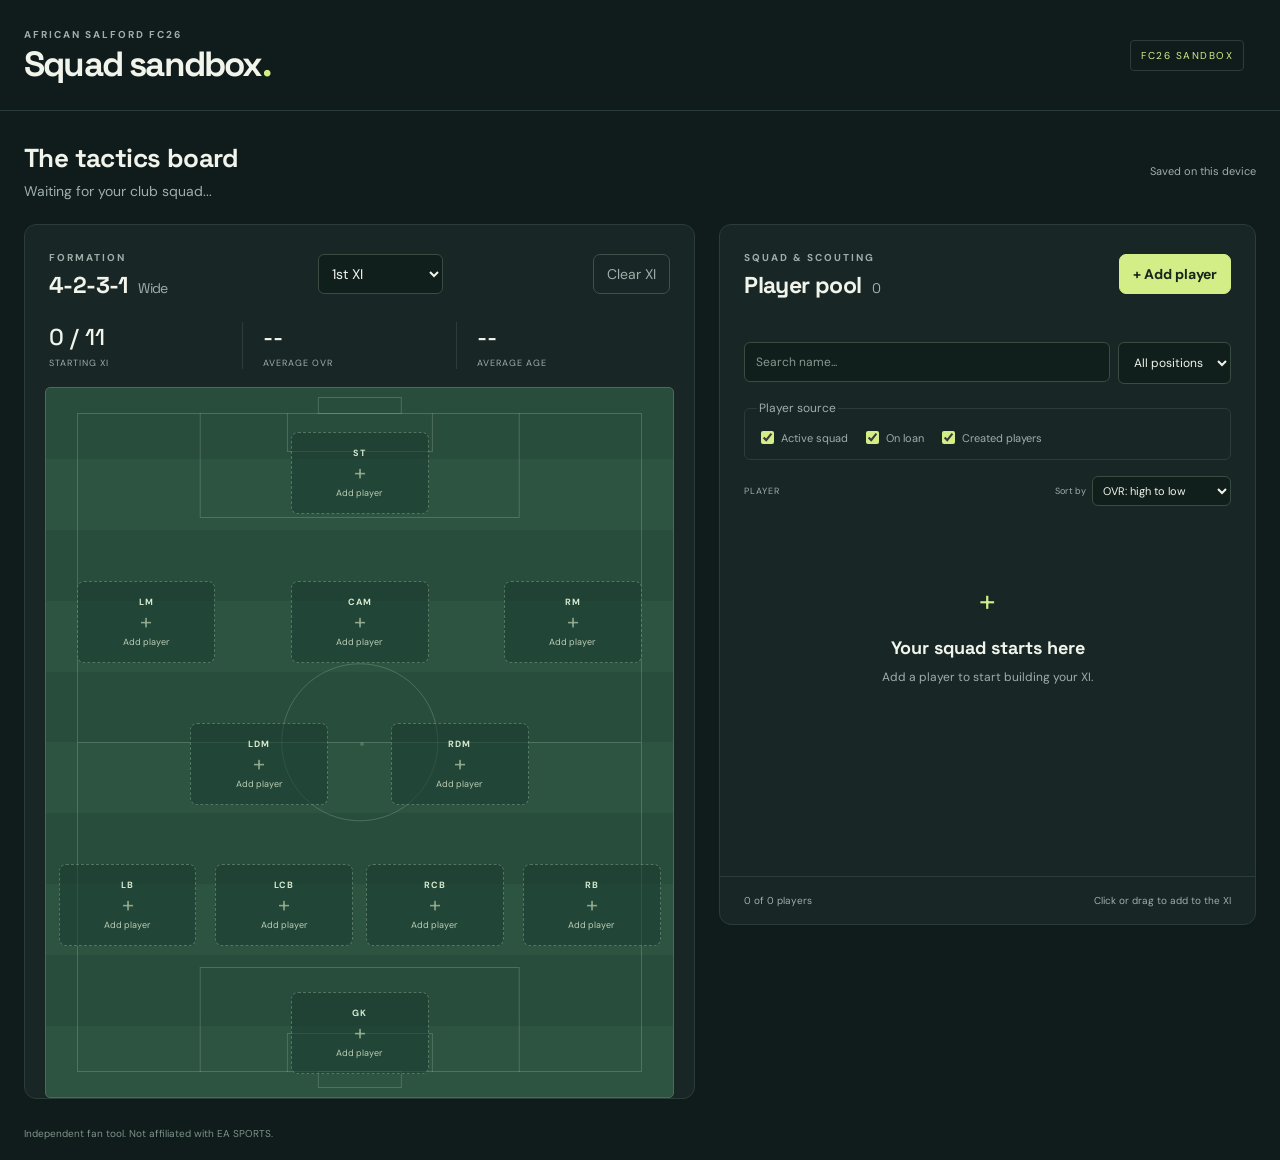
==== sandbox/index.html @ c61b4596 "Add files via upload" ====
<!doctype html>
<html lang="en">
<head>
  <meta charset="utf-8">
  <meta name="viewport" content="width=device-width, initial-scale=1">
  <meta name="theme-color" content="#101d1c">
  <title>African Salford | Squad sandbox</title>
  <link rel="stylesheet" href="styles.css">
  <script type="module" src="app.js"></script>
</head>
<body>
  <header class="masthead">
    <div><span class="eyebrow">AFRICAN SALFORD FC26</span><h1>Squad sandbox<span class="brand-dot">.</span></h1></div>
    <div class="header-tools"><span class="edition">FC26 SANDBOX</span></div>
  </header>
  <main>
    <div class="intro"><div><h2>The tactics board</h2><p id="season-label">Waiting for your club squad...</p></div><span id="save-state">Saved on this device</span></div>
    <div id="error" role="alert" hidden></div>
    <div class="workspace">
      <section class="board panel" aria-labelledby="board-heading">
        <div class="panel-heading"><div><span class="eyebrow">FORMATION</span><h3 id="board-heading">4-2-3-1 <span>Wide</span></h3></div><label class="lineup-choice"><span class="sr-only">Select XI</span><select id="lineup-select"><option value="0">1st XI</option><option value="1">2nd XI</option><option value="2">3rd XI</option></select></label><button id="clear" class="subtle" type="button">Clear XI</button></div>
        <div class="stats"><div><strong id="xi-count">0 / 11</strong><span>STARTING XI</span></div><div><strong id="average">--</strong><span>AVERAGE OVR</span></div><div><strong id="average-age">--</strong><span>AVERAGE AGE</span></div></div>
        <div class="pitch" id="pitch" aria-label="4-2-3-1 wide formation">
          <div class="pitch-lines" aria-hidden="true"><div class="halfway"></div><div class="centre-circle"></div><div class="centre-spot"></div><div class="penalty top"></div><div class="penalty bottom"></div><div class="six-yard top"></div><div class="six-yard bottom"></div><div class="goal top"></div><div class="goal bottom"></div></div>
          <div id="slots"></div>
        </div>
        <span id="instruction" class="sr-only" role="status" aria-live="polite"></span>
      </section>
      <aside class="roster panel" aria-labelledby="roster-heading">
        <div class="panel-heading"><div><span class="eyebrow">SQUAD &amp; SCOUTING</span><h3 id="roster-heading">Player pool <span id="roster-count">0</span></h3></div><button id="add-player" class="primary" type="button">+ Add player</button></div>
        <div class="filters"><label class="search-label"><span class="sr-only">Search players by name</span><input id="search" type="search" placeholder="Search name..."></label><label><span class="sr-only">Filter by position</span><select id="position-filter"><option value="">All positions</option></select></label></div>
        <fieldset class="source-filter" id="source-filter"><legend>Player source</legend><label><input type="checkbox" value="active" checked> Active squad</label><label><input type="checkbox" value="loan" checked> On loan</label><label><input type="checkbox" value="created" checked> Created players</label></fieldset>
        <div class="pool-legend"><span>PLAYER</span><label class="pool-sort">Sort by<select id="pool-sort"><option value="ovr-desc">OVR: high to low</option><option value="ovr-asc">OVR: low to high</option><option value="pot-desc">Potential: high to low</option><option value="age-asc">Age: young to old</option><option value="age-desc">Age: old to young</option><option value="name-asc">Name: A to Z</option><option value="position-asc">Position</option></select></label></div>
        <div id="player-list" class="player-list"></div>
        <div class="roster-footer"><span id="list-count">0 players</span><span>Click or drag to add to the XI</span></div>
      </aside>
    </div>
    <footer class="page-footer"><span>Independent fan tool. Not affiliated with EA SPORTS.</span></footer>
  </main>
  <dialog id="player-dialog">
    <form id="player-form">
      <div class="dialog-heading"><h2 id="player-dialog-title">Add player</h2><button type="button" data-close="player-dialog" aria-label="Close player editor">X</button></div>
      <label>Player name<input name="name" required maxlength="100" autocomplete="off"></label>
      <div class="form-grid"><label>Overall (OVR)<input name="ovr" type="number" min="1" max="99" required></label><label>Potential (POT)<input name="pot" type="number" min="1" max="99"></label><label>Age<input name="age" type="number" min="14" max="60"></label><label>Nation<select name="nation"></select></label></div>
      <fieldset><legend>Positions</legend><div class="form-grid" id="position-fields"></div></fieldset>
      <p id="player-error" class="form-error" role="alert"></p>
      <div class="dialog-actions"><button id="delete-player" class="danger" type="button" hidden>Delete player</button><button type="button" data-close="player-dialog">Cancel</button><button class="primary" type="submit">Save player</button></div>
    </form>
  </dialog>
</body>
</html>
---- sandbox/styles.css ----
@import url("https://fonts.googleapis.com/css2?family=DM+Sans:wght@400;500;600;700&family=Space+Grotesk:wght@400;500;600;700&display=swap");

:root { color-scheme: dark; --bg: #101b1b; --panel: #182625; --line: #2c3c39; --muted: #9eafaa; --text: #f1f4eb; --accent: #d3ee87; }
* { box-sizing: border-box; }
body { margin: 0; background: var(--bg); color: var(--text); font: 14px "DM Sans", system-ui, sans-serif; }
button, input, select, textarea { font: inherit; }
button { border: 1px solid #40504a; border-radius: 7px; background: #20312c; color: var(--text); padding: 10px 13px; cursor: pointer; transition: background .15s, border-color .15s; }
button:hover { background: #30453c; border-color: #819a75; }
button:disabled { opacity: .4; cursor: not-allowed; }
:focus-visible { outline: 3px solid var(--accent); outline-offset: 3px; }
.primary { background: var(--accent); color: #17251e; border-color: var(--accent); font-weight: 700; }
.primary:hover { background: #e4ffa0; }
.subtle { background: transparent; color: var(--muted); }
.masthead { padding: 24px max(24px, calc((100vw - 1440px) / 2)); border-bottom: 1px solid var(--line); display: flex; align-items: center; justify-content: space-between; gap: 20px; }
.eyebrow { font-size: 10px; letter-spacing: 2px; color: var(--muted); font-weight: 700; }
h1, h2, h3, h4, strong { font-family: "Space Grotesk", system-ui, sans-serif; }
h1 { font-size: 35px; margin: 0; letter-spacing: -1.8px; }
.brand-dot { color: var(--accent); }
.header-tools { display: flex; align-items: center; gap: 10px; }
.header-tools button { font-size: 12px; background: transparent; }
.edition { font-size: 10px; letter-spacing: 1.5px; border: 1px solid var(--line); border-radius: 4px; padding: 8px 10px; color: var(--accent); margin-right: 12px; }
main { max-width: 1440px; padding: 30px 24px 20px; margin: auto; }
.intro { display: flex; justify-content: space-between; align-items: center; gap: 16px; margin-bottom: 24px; }
h2 { font-size: 26px; margin: 0 0 7px; letter-spacing: -.6px; }
.intro p { color: var(--muted); margin: 0; }
#save-state { font-size: 11px; color: var(--muted); }
.workspace { display: grid; grid-template-columns: minmax(420px, 1.25fr) minmax(340px, 1fr); gap: 24px; align-items: start; }
.panel { background: var(--panel); border: 1px solid var(--line); border-radius: 12px; overflow: hidden; }
.panel-heading { display: flex; justify-content: space-between; align-items: center; padding: 22px 24px; gap: 12px; }
h3 { margin: 5px 0 0; font-size: 23px; letter-spacing: -.6px; }
h3 span { font-size: 14px; color: var(--muted); font-weight: 400; margin-left: 5px; }
.stats { display: flex; padding: 0 24px 18px; gap: 0; }
.stats > div { flex: 1; border-right: 1px solid var(--line); padding-left: 20px; }
.stats > div:first-child { padding-left: 0; }
.stats > div:last-child { border: 0; }
.stats strong { display: block; font-size: 23px; font-weight: 500; }
.stats span { display: block; color: var(--muted); font-size: 9px; letter-spacing: 1px; margin-top: 5px; }
.pitch { margin: 0 20px; position: relative; aspect-ratio: 1 / 1.13; background: repeating-linear-gradient(to bottom, #294d3c 0%, #294d3c 10%, #2d5341 10%, #2d5341 20%); border: 1px solid #4c6d52; border-radius: 5px; isolation: isolate; }
.pitch-lines { position: absolute; inset: 3.5% 5%; border: 1px solid #9bbca14d; pointer-events: none; }
.halfway { position: absolute; top: 50%; width: 100%; border-top: 1px solid #9bbca14d; }
.centre-circle { position: absolute; left: 50%; top: 50%; width: 28%; aspect-ratio: 1; border: 1px solid #9bbca14d; border-radius: 50%; transform: translate(-50%, -50%); }
.centre-spot { position: absolute; left: 50%; top: 50%; width: 4px; height: 4px; background: #9bbca14d; border-radius: 50%; }
.penalty, .six-yard, .goal { position: absolute; left: 50%; transform: translateX(-50%); border: 1px solid #9bbca14d; }
.penalty { width: 57%; height: 16%; }
.six-yard { width: 26%; height: 6%; }
.goal { width: 15%; height: 2.5%; }
.top { top: -1px; border-top: 0; }
.bottom { bottom: -1px; border-bottom: 0; }
.goal.top { top: -2.5%; border-top: 1px solid #9bbca14d; }
.goal.bottom { bottom: -2.5%; border-bottom: 1px solid #9bbca14d; }
.slot { position: absolute; transform: translate(-50%, -50%); width: 22%; max-width: 150px; min-height: 82px; display: flex; flex-direction: column; align-items: center; justify-content: center; gap: 2px; padding: 5px 3px; background: #183b2f8c; border: 1px dashed #9cbea06b; border-radius: 7px; cursor: pointer; }
.slot:hover { background: #3f6245; }
.slot-position { font-size: 9px; font-weight: 700; letter-spacing: 1px; color: #d8e9d0; }
.empty-plus { font-size: 22px; line-height: 24px; color: #d0e0bca1; }
.empty-label { font-size: 9px; color: #bdceb8; }
.slot.filled { background: #152a24f0; border: 1px solid #698365; box-shadow: 0 4px 10px #0e1a1940; }
.slot.filled { cursor: grab; touch-action: none; user-select: none; }
.slot-profile { display: flex; align-items: center; justify-content: center; gap: 4px; }
.slot-photo { width: 34px; height: 34px; object-fit: cover; border-radius: 50%; }
.slot-rating-group { display: flex; align-items: center; gap: 2px; }
.slot-rating { font-size: 9px; padding: 2px; min-width: 0; }
.slot-rating-separator { color: #d5e0cf; font-size: 10px; }
.slot-meta, .slot-positions { max-width: 100%; color: #d5e0cf; font-size: 8px; line-height: 1.1; overflow-wrap: anywhere; }
.slot-remove { position: absolute; top: 1px; right: 1px; width: 19px; height: 19px; display: grid; place-items: center; padding: 0; border: 0; border-radius: 50%; background: #111d1be8; color: white; font-size: 15px; line-height: 1; }
.slot-remove:hover { background: #8d3434; }
.pitch-rating { font: 700 20px "Space Grotesk", system-ui, sans-serif; }
.pitch-name { font-size: 11px; line-height: 1.2; font-weight: 600; max-width: 100%; overflow-wrap: anywhere; }
.slot.selected, .player-row.selected { border-color: var(--accent); background: #3b5140; box-shadow: 0 0 0 2px #d3ee8755; }
.dragging .slot { border-color: var(--accent); }
.slot.drag-over { background: #526544; box-shadow: 0 0 0 2px var(--accent); }
.drag-source { opacity: .4; }
.drag-preview { position: fixed; transform: translate(-50%, -50%); pointer-events: none; z-index: 1000; opacity: .9; background: #20312c; box-shadow: 0 6px 18px #0006; }
.hint { font-size: 11px; line-height: 1.7; color: var(--muted); }
.filters { display: flex; gap: 8px; padding: 20px 24px 16px; }
input, select, textarea { background: #111f1c; border: 1px solid #3a4b42; border-radius: 6px; color: var(--text); padding: 11px; min-width: 0; width: 100%; }
input::placeholder, textarea::placeholder { color: #87988e; }
.filters input, .filters select { font-size: 12px; }
.search-label { flex: 1; }
.filters > label:last-child { max-width: 135px; }
.pool-legend { display: flex; justify-content: space-between; color: var(--muted); font-size: 9px; letter-spacing: 1px; padding: 0 86px 10px 24px; }
.player-list { padding: 0 12px; max-height: 637px; min-height: 360px; overflow-y: auto; scrollbar-color: #49604e transparent; }
.player-row { display: grid; grid-template-columns: 24px minmax(0, 1fr) auto; align-items: center; border: 1px solid transparent; border-bottom-color: #2b3c33; border-radius: 6px; padding-right: 8px; gap: 0 6px; user-select: none; }
.drag-handle { grid-column: 1; grid-row: 1; touch-action: none; cursor: grab; padding: 12px 4px; border: 0; background: transparent; color: var(--muted); font-size: 20px; }
.player-row:hover { background: #22362e; }
.player-pick { grid-column: 2; grid-row: 1; display: flex; align-items: center; justify-content: flex-start; gap: 10px; border: 0; background: transparent; text-align: left; min-width: 0; padding: 12px 8px; }
.player-photo { width: 48px; height: 48px; flex: 0 0 48px; border-radius: 50%; object-fit: cover; background: #263a31; }
.player-details { min-width: 0; flex: 1; display: flex; flex-direction: column; gap: 5px; }
.player-name { font-weight: 600; font-size: 13px; overflow-wrap: anywhere; }
.player-meta { color: var(--muted); font-size: 10px; }
.player-positions { color: #c6d9ba; font-size: 10px; letter-spacing: .3px; }
.rating { font: 600 18px "Space Grotesk", system-ui, sans-serif; border-radius: 5px; background: #314932; padding: 7px; min-width: 37px; text-align: center; }
.player-rating-group { grid-column: 3; grid-row: 1; display: flex; align-items: center; gap: 2px; }
.player-rating, .player-potential { font-size: 13px; padding: 5px 3px; min-width: 0; }
.rating-separator { color: #d5e0cf; font-size: 10px; }
.elite { color: #9fe5b5; }
.good { color: #d3ee87; }
.medium { color: #ebd28a; }
.low { color: #edac8e; }
.edit-player { background: transparent; border: 0; padding: 10px 5px; font-size: 10px; color: var(--muted); }
.player-actions { grid-column: 2; grid-row: 2; display: flex; flex-direction: row; align-items: stretch; gap: 4px; margin: -5px 0 3px 66px; }
.delete-player { background: transparent; border: 0; padding: 7px 5px; font-size: 10px; color: #e99f96; }
.pool-legend { align-items: center; padding-right: 24px; }
.pool-sort { display: flex; align-items: center; gap: 6px; letter-spacing: 0; }
.pool-sort select { width: auto; padding: 6px; font-size: 11px; }
.lineup-choice { width: 125px; }
.lineup-choice select { padding: 9px; }
.roster-footer { display: flex; justify-content: space-between; padding: 17px 24px; border-top: 1px solid var(--line); color: var(--muted); font-size: 10px; gap: 12px; }
.empty-pool { text-align: center; padding: 65px 30px; color: var(--muted); }
.empty-icon { font-size: 30px; color: var(--accent); }
.empty-pool h4 { color: var(--text); font-size: 18px; margin: 16px 0 8px; }
.empty-pool p { max-width: 260px; margin: auto; line-height: 1.7; font-size: 12px; }
.page-footer { display: flex; justify-content: space-between; gap: 16px; margin-top: 28px; font-size: 10px; color: #7d9488; }
#error { background: #432d25; border: 1px solid #a27553; padding: 15px; margin-bottom: 20px; border-radius: 7px; line-height: 1.6; }
dialog { color: var(--text); background: var(--panel); border: 1px solid #50604d; border-radius: 12px; width: min(560px, calc(100% - 28px)); padding: 25px; max-height: 90dvh; overflow-y: auto; }
dialog::backdrop { background: #06100dda; }
.dialog-heading { display: flex; align-items: center; justify-content: space-between; margin-bottom: 20px; gap: 10px; }
.dialog-heading h2 { font-size: 22px; margin: 0; }
.dialog-heading button { background: transparent; padding: 7px 10px; }
form label { display: flex; flex-direction: column; gap: 7px; font-size: 12px; color: #c7d5c7; }
.form-grid { display: grid; grid-template-columns: 1fr 1fr; gap: 15px; margin-top: 16px; }
fieldset { border: 1px solid var(--line); border-radius: 6px; margin: 20px 0 0; padding: 12px; }
legend { color: var(--muted); font-size: 12px; }
fieldset .form-grid { margin-top: 0; }
.dialog-actions { display: flex; justify-content: flex-end; gap: 8px; margin-top: 22px; }
.dialog-actions .danger { margin-right: auto; color: #f3a29c; background: transparent; }
.form-error { color: #ffbba2; font-size: 12px; }
dialog p { color: var(--muted); line-height: 1.7; font-size: 12px; }
textarea { resize: vertical; font-family: ui-monospace, monospace; font-size: 12px; }
.sr-only { position: absolute; width: 1px; height: 1px; padding: 0; margin: -1px; overflow: hidden; clip: rect(0, 0, 0, 0); white-space: nowrap; border: 0; }
[hidden] { display: none !important; }
.source-filter { display: flex; flex-wrap: wrap; gap: 10px 14px; margin: 0 24px 16px; color: var(--muted); font-size: 11px; }
.source-filter label { display: flex; align-items: center; gap: 4px; cursor: pointer; }
.source-filter input { width: auto; accent-color: var(--accent); }
.club-badge { font-size: 9px; color: #b7caef; }
.target-badge { font-size: 9px; color: #ebd28a; }
.integrated .masthead { padding: 18px 24px; }
.integrated h1 { font-size: 27px; }
.integrated main { padding-top: 22px; }
.integrated dialog { margin: 18px auto 0; max-height: calc(var(--host-height, 100vh) - 36px); }
@media (min-width: 1500px) { .pitch { max-height: 730px; } }
@media (max-width: 900px) {
  .workspace { grid-template-columns: 1fr; max-width: 680px; margin: auto; }
  .player-list { max-height: 480px; }
  .edition { display: none; }
}
@media (max-width: 480px) {
  .masthead { padding: 18px 16px; }
  h1 { font-size: 28px; }
  .masthead .eyebrow { font-size: 7px; letter-spacing: 1px; }
  .header-tools { gap: 6px; }
  .header-tools button { font-size: 10px; padding: 8px; max-width: 85px; }
  main { padding: 23px 12px; }
  .intro { align-items: flex-start; }
  h2 { font-size: 22px; }
  .intro p { font-size: 12px; }
  #save-state { max-width: 100px; text-align: right; font-size: 9px; }
  .panel-heading { padding: 20px 16px; }
  .panel-heading .primary { font-size: 11px; }
  .pitch { margin: 0 8px; aspect-ratio: 1 / 1.4; }
  .slot { min-height: 70px; width: 23%; }
  .pitch-name { font-size: 9px; }
  .pitch-rating { font-size: 18px; }
  .filters { padding-left: 16px; padding-right: 16px; }
  .page-footer { flex-direction: column; gap: 7px; }
  .dialog-actions button { padding: 9px; font-size: 12px; }
}
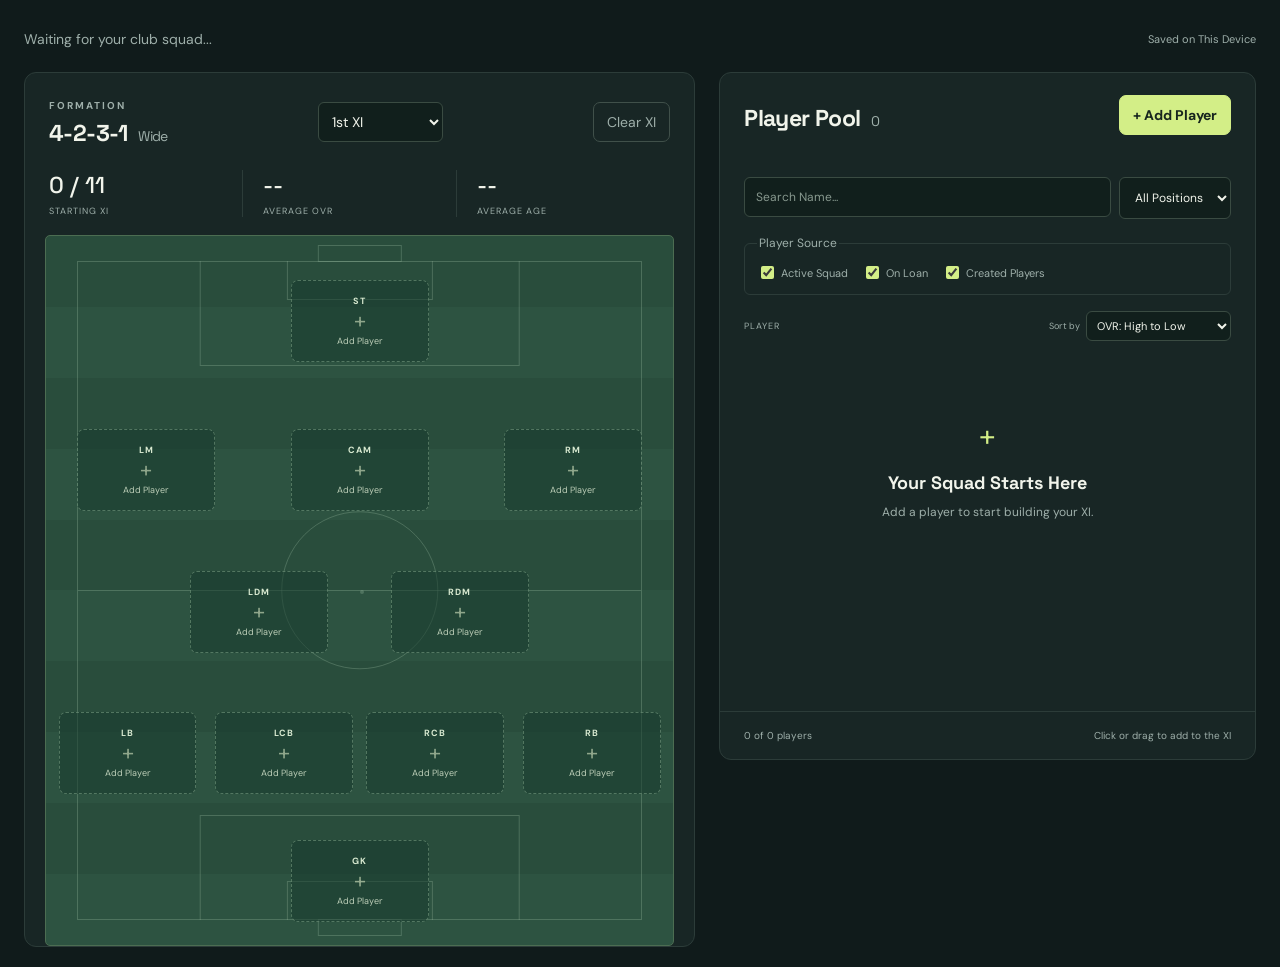
==== commit 6e88516a: "Major website updates" ====
--- a/sandbox/index.html
+++ b/sandbox/index.html
@@ -4,17 +4,13 @@
   <meta charset="utf-8">
   <meta name="viewport" content="width=device-width, initial-scale=1">
   <meta name="theme-color" content="#101d1c">
-  <title>African Salford | Squad sandbox</title>
+  <title>Squad Builder</title>
   <link rel="stylesheet" href="styles.css">
   <script type="module" src="app.js"></script>
 </head>
 <body>
-  <header class="masthead">
-    <div><span class="eyebrow">AFRICAN SALFORD FC26</span><h1>Squad sandbox<span class="brand-dot">.</span></h1></div>
-    <div class="header-tools"><span class="edition">FC26 SANDBOX</span></div>
-  </header>
   <main>
-    <div class="intro"><div><h2>The tactics board</h2><p id="season-label">Waiting for your club squad...</p></div><span id="save-state">Saved on this device</span></div>
+    <div class="intro"><p id="season-label">Waiting for your club squad...</p><span id="save-state">Saved on This Device</span></div>
     <div id="error" role="alert" hidden></div>
     <div class="workspace">
       <section class="board panel" aria-labelledby="board-heading">
@@ -27,24 +23,23 @@
         <span id="instruction" class="sr-only" role="status" aria-live="polite"></span>
       </section>
       <aside class="roster panel" aria-labelledby="roster-heading">
-        <div class="panel-heading"><div><span class="eyebrow">SQUAD &amp; SCOUTING</span><h3 id="roster-heading">Player pool <span id="roster-count">0</span></h3></div><button id="add-player" class="primary" type="button">+ Add player</button></div>
-        <div class="filters"><label class="search-label"><span class="sr-only">Search players by name</span><input id="search" type="search" placeholder="Search name..."></label><label><span class="sr-only">Filter by position</span><select id="position-filter"><option value="">All positions</option></select></label></div>
-        <fieldset class="source-filter" id="source-filter"><legend>Player source</legend><label><input type="checkbox" value="active" checked> Active squad</label><label><input type="checkbox" value="loan" checked> On loan</label><label><input type="checkbox" value="created" checked> Created players</label></fieldset>
-        <div class="pool-legend"><span>PLAYER</span><label class="pool-sort">Sort by<select id="pool-sort"><option value="ovr-desc">OVR: high to low</option><option value="ovr-asc">OVR: low to high</option><option value="pot-desc">Potential: high to low</option><option value="age-asc">Age: young to old</option><option value="age-desc">Age: old to young</option><option value="name-asc">Name: A to Z</option><option value="position-asc">Position</option></select></label></div>
+        <div class="panel-heading"><h3 id="roster-heading">Player Pool <span id="roster-count">0</span></h3><button id="add-player" class="primary" type="button">+ Add Player</button></div>
+        <div class="filters"><label class="search-label"><span class="sr-only">Search Players by Name</span><input id="search" type="search" placeholder="Search Name..."></label><label><span class="sr-only">Filter by Position</span><select id="position-filter"><option value="">All Positions</option></select></label></div>
+        <fieldset class="source-filter" id="source-filter"><legend>Player Source</legend><label><input type="checkbox" value="active" checked> Active Squad</label><label><input type="checkbox" value="loan" checked> On Loan</label><label><input type="checkbox" value="created" checked> Created Players</label></fieldset>
+        <div class="pool-legend"><span>PLAYER</span><label class="pool-sort">Sort by<select id="pool-sort"><option value="ovr-desc">OVR: High to Low</option><option value="ovr-asc">OVR: Low to High</option><option value="pot-desc">Potential: High to Low</option><option value="age-asc">Age: Young to Old</option><option value="age-desc">Age: Old to Young</option><option value="name-asc">Name: A to Z</option><option value="position-asc">Position</option></select></label></div>
         <div id="player-list" class="player-list"></div>
         <div class="roster-footer"><span id="list-count">0 players</span><span>Click or drag to add to the XI</span></div>
       </aside>
     </div>
-    <footer class="page-footer"><span>Independent fan tool. Not affiliated with EA SPORTS.</span></footer>
   </main>
   <dialog id="player-dialog">
     <form id="player-form">
-      <div class="dialog-heading"><h2 id="player-dialog-title">Add player</h2><button type="button" data-close="player-dialog" aria-label="Close player editor">X</button></div>
-      <label>Player name<input name="name" required maxlength="100" autocomplete="off"></label>
+      <div class="dialog-heading"><h2 id="player-dialog-title">Add Player</h2><button type="button" data-close="player-dialog" aria-label="Close Player Editor">X</button></div>
+      <label>Player Name<input name="name" required maxlength="100" autocomplete="off"></label>
       <div class="form-grid"><label>Overall (OVR)<input name="ovr" type="number" min="1" max="99" required></label><label>Potential (POT)<input name="pot" type="number" min="1" max="99"></label><label>Age<input name="age" type="number" min="14" max="60"></label><label>Nation<select name="nation"></select></label></div>
       <fieldset><legend>Positions</legend><div class="form-grid" id="position-fields"></div></fieldset>
       <p id="player-error" class="form-error" role="alert"></p>
-      <div class="dialog-actions"><button id="delete-player" class="danger" type="button" hidden>Delete player</button><button type="button" data-close="player-dialog">Cancel</button><button class="primary" type="submit">Save player</button></div>
+      <div class="dialog-actions"><button id="delete-player" class="danger" type="button" hidden>Delete Player</button><button type="button" data-close="player-dialog">Cancel</button><button class="primary" type="submit">Save Player</button></div>
     </form>
   </dialog>
 </body>
